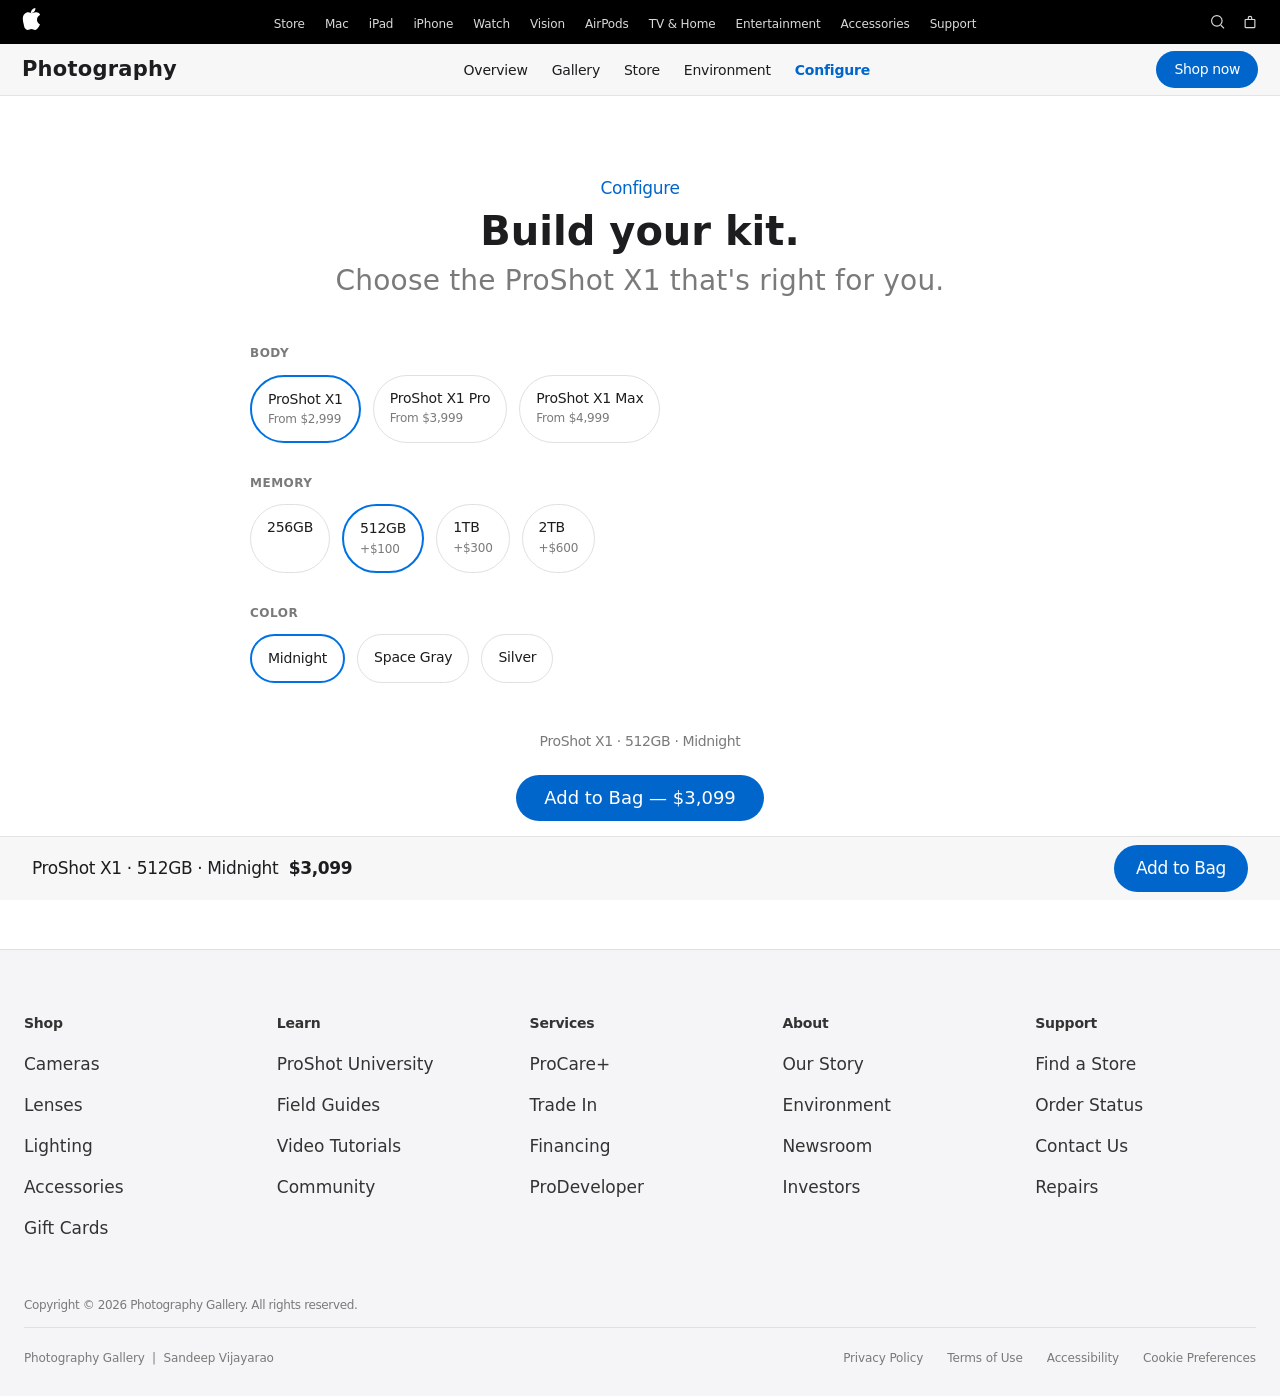
==== configure.html @ f08ae1e4 "Split single-page site into 5 structured pages with shared CSS - Extract all CSS to styles.css (772 " ====
<!DOCTYPE html>
<html lang="en">
<head>
  <meta charset="UTF-8" />
  <meta name="viewport" content="width=device-width, initial-scale=1.0" />
  <title>Configure — Photography</title>
  <link rel="stylesheet" href="styles.css" />
</head>
<body>

  <nav class="global-nav" role="navigation" aria-label="Global">
    <div class="global-nav__inner">
      <a class="global-nav__logo" href="index.html" aria-label="Home">
        <svg viewBox="0 0 814 1000" role="img" aria-hidden="true">
          <path d="M788.1 340.9c-5.8 4.5-108.2 62.2-108.2 190.5 0 148.4 130.3 200.9 134.2 202.2-.6 3.2-20.7 71.9-68.7 141.9-42.8 61.6-87.5 123.1-155.5 123.1s-85.5-39.5-164-39.5c-76 0-103.7 40.8-165.9 40.8s-105-42.4-150.3-109.7C74.4 728.1 35.3 604.1 35.3 487c0-191.2 125.3-291.8 248.5-291.8 66.4 0 121.7 43.6 163.5 43.6 40 0 101.9-46 176.8-46 28.6 0 130.9 2.6 198.3 99.2zm-234-181.5c31.1-36.9 53.1-88.1 53.1-139.3 0-7.1-.6-14.3-1.9-20.1-50.6 1.9-110.8 33.7-147.1 75.8-28.5 32.4-55.1 83.6-55.1 135.5 0 7.8 1.3 15.6 1.9 18.1 3.2.6 8.4 1.3 13.6 1.3 45.4 0 102.5-30.4 135.5-71.3z"/>
        </svg>
      </a>
      <ul class="global-nav__links" role="list">
        <li><a href="store.html">Store</a></li>
        <li><a href="#">Mac</a></li>
        <li><a href="#">iPad</a></li>
        <li><a href="#">iPhone</a></li>
        <li><a href="#">Watch</a></li>
        <li><a href="#">Vision</a></li>
        <li><a href="#">AirPods</a></li>
        <li><a href="#">TV &amp; Home</a></li>
        <li><a href="#">Entertainment</a></li>
        <li><a href="#">Accessories</a></li>
        <li><a href="#">Support</a></li>
      </ul>
      <div class="global-nav__actions">
        <a class="global-nav__icon-btn" href="#" aria-label="Search">
          <svg viewBox="0 0 18 18" aria-hidden="true"><path d="M7.5 15a7.5 7.5 0 1 1 0-15 7.5 7.5 0 0 1 0 15zm0-1.5a6 6 0 1 0 0-12 6 6 0 0 0 0 12zm4.72.22 1.06-1.06 4 4-1.06 1.06-4-4z"/></svg>
        </a>
        <a class="global-nav__icon-btn" href="#" aria-label="Shopping Bag">
          <svg viewBox="0 0 18 18" aria-hidden="true"><path d="M6 5V4a3 3 0 1 1 6 0v1h2.5A1.5 1.5 0 0 1 16 6.5v9A1.5 1.5 0 0 1 14.5 17h-11A1.5 1.5 0 0 1 2 15.5v-9A1.5 1.5 0 0 1 3.5 5H6zm1.5 0h3V4a1.5 1.5 0 0 0-3 0v1zM3.5 6.5v9h11v-9h-11z"/></svg>
        </a>
      </div>
    </div>
  </nav>

  <div class="sub-nav" role="navigation" aria-label="Photography">
    <div class="sub-nav__inner">
      <span class="sub-nav__category">Photography</span>
      <ul class="sub-nav__links" role="list">
        <li><a href="index.html">Overview</a></li>
        <li><a href="gallery.html">Gallery</a></li>
        <li><a href="store.html">Store</a></li>
        <li><a href="environment.html">Environment</a></li>
        <li><a href="configure.html" class="active">Configure</a></li>
      </ul>
      <a class="btn-primary" href="store.html" style="font-size:14px;padding:8px 18px;">Shop now</a>
    </div>
  </div>

  <main class="page-body">

    <section class="config-section" id="configurator">
      <div class="config-section__inner">
        <div class="config-section__head">
          <p style="color:var(--primary);font-size:17px;margin-bottom:var(--sp-xs)">Configure</p>
          <h1 class="t-display-lg" style="margin-bottom:var(--sp-sm)">Build your kit.</h1>
          <p class="t-lead" style="color:var(--ink-muted-48)">Choose the ProShot X1 that's right for you.</p>
        </div>

        <p class="config-label">Body</p>
        <div class="chip-grid" data-group="body">
          <div class="chip chip--selected" role="button" tabindex="0" aria-pressed="true">
            <span class="chip__label">ProShot X1</span>
            <span class="chip__price">From $2,999</span>
          </div>
          <div class="chip" role="button" tabindex="0" aria-pressed="false">
            <span class="chip__label">ProShot X1 Pro</span>
            <span class="chip__price">From $3,999</span>
          </div>
          <div class="chip" role="button" tabindex="0" aria-pressed="false">
            <span class="chip__label">ProShot X1 Max</span>
            <span class="chip__price">From $4,999</span>
          </div>
        </div>

        <p class="config-label">Memory</p>
        <div class="chip-grid" data-group="memory">
          <div class="chip" role="button" tabindex="0" aria-pressed="false">
            <span class="chip__label">256GB</span>
          </div>
          <div class="chip chip--selected" role="button" tabindex="0" aria-pressed="true">
            <span class="chip__label">512GB</span>
            <span class="chip__price">+$100</span>
          </div>
          <div class="chip" role="button" tabindex="0" aria-pressed="false">
            <span class="chip__label">1TB</span>
            <span class="chip__price">+$300</span>
          </div>
          <div class="chip" role="button" tabindex="0" aria-pressed="false">
            <span class="chip__label">2TB</span>
            <span class="chip__price">+$600</span>
          </div>
        </div>

        <p class="config-label">Color</p>
        <div class="chip-grid" data-group="color">
          <div class="chip chip--selected" role="button" tabindex="0" aria-pressed="true">
            <span class="chip__label">Midnight</span>
          </div>
          <div class="chip" role="button" tabindex="0" aria-pressed="false">
            <span class="chip__label">Space Gray</span>
          </div>
          <div class="chip" role="button" tabindex="0" aria-pressed="false">
            <span class="chip__label">Silver</span>
          </div>
        </div>

        <div style="text-align:center;margin-top:var(--sp-xxl);padding-bottom:var(--sp-xxl)">
          <p style="color:var(--ink-muted-48);font-size:14px;margin-bottom:var(--sp-lg)" id="summaryLine">
            ProShot X1 · 512GB · Midnight
          </p>
          <a class="btn-store-hero" href="#" id="addToBagBtn">Add to Bag — $3,099</a>
        </div>
      </div>
    </section>

  </main>

  <!-- Floating sticky bar -->
  <div class="sticky-bar" id="stickyBar" aria-live="polite">
    <div class="sticky-bar__label">
      <span id="stickyLabel">ProShot X1 · 512GB · Midnight</span>
      <span class="sticky-bar__price" id="stickyPrice">&nbsp;$3,099</span>
    </div>
    <a class="btn-primary" href="#">Add to Bag</a>
  </div>

  <footer>
    <div class="footer__inner">
      <div class="footer__cols">
        <div class="footer__col">
          <h3>Shop</h3>
          <ul>
            <li><a href="store.html">Cameras</a></li>
            <li><a href="store.html">Lenses</a></li>
            <li><a href="store.html">Lighting</a></li>
            <li><a href="store.html">Accessories</a></li>
            <li><a href="#">Gift Cards</a></li>
          </ul>
        </div>
        <div class="footer__col">
          <h3>Learn</h3>
          <ul>
            <li><a href="#">ProShot University</a></li>
            <li><a href="#">Field Guides</a></li>
            <li><a href="#">Video Tutorials</a></li>
            <li><a href="#">Community</a></li>
          </ul>
        </div>
        <div class="footer__col">
          <h3>Services</h3>
          <ul>
            <li><a href="#">ProCare+</a></li>
            <li><a href="#">Trade In</a></li>
            <li><a href="#">Financing</a></li>
            <li><a href="#">ProDeveloper</a></li>
          </ul>
        </div>
        <div class="footer__col">
          <h3>About</h3>
          <ul>
            <li><a href="#">Our Story</a></li>
            <li><a href="environment.html">Environment</a></li>
            <li><a href="#">Newsroom</a></li>
            <li><a href="#">Investors</a></li>
          </ul>
        </div>
        <div class="footer__col">
          <h3>Support</h3>
          <ul>
            <li><a href="#">Find a Store</a></li>
            <li><a href="#">Order Status</a></li>
            <li><a href="#">Contact Us</a></li>
            <li><a href="#">Repairs</a></li>
          </ul>
        </div>
      </div>
      <p style="margin-bottom:var(--sp-sm);font-size:12px;color:var(--ink-muted-48)">
        Copyright &copy; 2026 Photography Gallery. All rights reserved.
      </p>
      <div class="footer__legal">
        <span>Photography Gallery &nbsp;|&nbsp; Sandeep Vijayarao</span>
        <ul class="footer__legal-links">
          <li><a href="#">Privacy Policy</a></li>
          <li><a href="#">Terms of Use</a></li>
          <li><a href="#">Accessibility</a></li>
          <li><a href="#">Cookie Preferences</a></li>
        </ul>
      </div>
    </div>
  </footer>

  <script>
    const prices = {
      body:   { 'ProShot X1': 2999, 'ProShot X1 Pro': 3999, 'ProShot X1 Max': 4999 },
      memory: { '256GB': 0, '512GB': 100, '1TB': 300, '2TB': 600 },
      color:  { 'Midnight': 0, 'Space Gray': 0, 'Silver': 0 }
    };
    const selected = { body: 'ProShot X1', memory: '512GB', color: 'Midnight' };

    function updateSummary() {
      const total = prices.body[selected.body] + prices.memory[selected.memory];
      const label = `${selected.body} · ${selected.memory} · ${selected.color}`;
      document.getElementById('summaryLine').textContent = label;
      document.getElementById('addToBagBtn').textContent = `Add to Bag — $${total.toLocaleString()}`;
      document.getElementById('stickyLabel').textContent = label;
      document.getElementById('stickyPrice').textContent = ` $${total.toLocaleString()}`;
    }

    document.querySelectorAll('.chip-grid').forEach(grid => {
      const group = grid.dataset.group;
      grid.querySelectorAll('.chip').forEach(chip => {
        chip.addEventListener('click', () => {
          grid.querySelectorAll('.chip').forEach(c => {
            c.classList.remove('chip--selected');
            c.setAttribute('aria-pressed', 'false');
          });
          chip.classList.add('chip--selected');
          chip.setAttribute('aria-pressed', 'true');
          selected[group] = chip.querySelector('.chip__label').textContent;
          updateSummary();
        });
        chip.addEventListener('keydown', e => {
          if (e.key === 'Enter' || e.key === ' ') { e.preventDefault(); chip.click(); }
        });
      });
    });

    const stickyBar = document.getElementById('stickyBar');
    const configurator = document.getElementById('configurator');
    const obs = new IntersectionObserver(
      ([entry]) => stickyBar.classList.toggle('sticky-bar--visible', entry.isIntersecting),
      { threshold: 0.05 }
    );
    obs.observe(configurator);

    document.querySelectorAll('.btn-store-hero, .btn-primary').forEach(btn => {
      btn.addEventListener('touchstart', () => btn.style.transform = 'scale(.95)', { passive: true });
      btn.addEventListener('touchend',   () => btn.style.transform = '', { passive: true });
    });
  </script>

</body>
</html>
---- styles.css ----
/* Photography Gallery — shared stylesheet */
/* ─── Design Tokens ────────────────────────────────────────────── */
:root {
  /* Brand & Accent */
  --primary:              #0066cc;
  --primary-focus:        #0071e3;
  --primary-on-dark:      #2997ff;

  /* Ink */
  --ink:                  #1d1d1f;
  --body:                 #1d1d1f;
  --body-on-dark:         #ffffff;
  --body-muted:           #cccccc;
  --ink-muted-80:         #333333;
  --ink-muted-48:         #7a7a7a;

  /* Hairlines */
  --divider-soft:         #f0f0f0;
  --hairline:             #e0e0e0;

  /* Surfaces */
  --canvas:               #ffffff;
  --canvas-parchment:     #f5f5f7;
  --surface-pearl:        #fafafc;
  --surface-tile-1:       #272729;
  --surface-tile-2:       #2a2a2c;
  --surface-tile-3:       #252527;
  --surface-black:        #000000;
  --surface-chip:         #d2d2d7;

  /* On */
  --on-primary:           #ffffff;
  --on-dark:              #ffffff;

  /* Radius */
  --r-none:  0px;
  --r-xs:    5px;
  --r-sm:    8px;
  --r-md:    11px;
  --r-lg:    18px;
  --r-pill:  9999px;
  --r-full:  9999px;

  /* Spacing */
  --sp-xxs: 4px;
  --sp-xs:  8px;
  --sp-sm:  12px;
  --sp-md:  17px;
  --sp-lg:  24px;
  --sp-xl:  32px;
  --sp-xxl: 48px;
  --sp-sec: 80px;

  /* Product shadow — only for product imagery */
  --product-shadow: rgba(0,0,0,.22) 3px 5px 30px 0;
}

/* ─── Reset ────────────────────────────────────────────────────── */
*, *::before, *::after { box-sizing: border-box; margin: 0; padding: 0; }
html { scroll-behavior: smooth; }
body {
  font-family: "SF Pro Text", system-ui, -apple-system, BlinkMacSystemFont, sans-serif;
  font-size: 17px;
  font-weight: 400;
  line-height: 1.47;
  letter-spacing: -0.374px;
  color: var(--body);
  background: var(--canvas);
  -webkit-font-smoothing: antialiased;
}
img { display: block; max-width: 100%; }
a { color: inherit; text-decoration: none; }
button { cursor: pointer; border: none; background: none; font: inherit; }

/* ─── Typography helpers ───────────────────────────────────────── */
.t-hero {
  font-family: "SF Pro Display", system-ui, -apple-system, sans-serif;
  font-size: 56px; font-weight: 600;
  line-height: 1.07; letter-spacing: -0.28px;
}
.t-display-lg {
  font-family: "SF Pro Display", system-ui, -apple-system, sans-serif;
  font-size: 40px; font-weight: 600;
  line-height: 1.10; letter-spacing: 0;
}
.t-display-md {
  font-family: "SF Pro Text", system-ui, -apple-system, sans-serif;
  font-size: 34px; font-weight: 600;
  line-height: 1.47; letter-spacing: -0.374px;
}
.t-lead {
  font-family: "SF Pro Display", system-ui, -apple-system, sans-serif;
  font-size: 28px; font-weight: 400;
  line-height: 1.14; letter-spacing: 0.196px;
}
.t-lead-airy {
  font-family: "SF Pro Text", system-ui, -apple-system, sans-serif;
  font-size: 24px; font-weight: 300;
  line-height: 1.5; letter-spacing: 0;
}
.t-tagline {
  font-family: "SF Pro Display", system-ui, -apple-system, sans-serif;
  font-size: 21px; font-weight: 600;
  line-height: 1.19; letter-spacing: 0.231px;
}
.t-body-strong {
  font-size: 17px; font-weight: 600;
  line-height: 1.24; letter-spacing: -0.374px;
}
.t-caption {
  font-size: 14px; font-weight: 400;
  line-height: 1.43; letter-spacing: -0.224px;
}
.t-caption-strong {
  font-size: 14px; font-weight: 600;
  line-height: 1.29; letter-spacing: -0.224px;
}
.t-fine-print {
  font-size: 12px; font-weight: 400;
  line-height: 1.0; letter-spacing: -0.12px;
}
.t-nav-link {
  font-size: 12px; font-weight: 400;
  line-height: 1.0; letter-spacing: -0.12px;
}

/* ─── Global Nav ───────────────────────────────────────────────── */
.global-nav {
  position: fixed;
  top: 0; left: 0; right: 0;
  z-index: 100;
  background: var(--surface-black);
  height: 44px;
  display: flex;
  align-items: center;
  padding: 0 22px;
}
.global-nav__inner {
  width: 100%;
  max-width: 1440px;
  margin: 0 auto;
  display: flex;
  align-items: center;
  justify-content: space-between;
}
.global-nav__logo svg {
  width: 18px; height: 22px;
  fill: var(--on-dark);
}
.global-nav__links {
  display: flex;
  align-items: center;
  gap: 20px;
  list-style: none;
}
.global-nav__links a {
  color: rgba(255,255,255,.85);
  font-size: 12px;
  line-height: 1;
  letter-spacing: -0.12px;
  transition: color .2s;
}
.global-nav__links a:hover { color: var(--on-dark); }
.global-nav__actions {
  display: flex;
  align-items: center;
  gap: 16px;
}
.global-nav__icon-btn {
  width: 16px; height: 16px;
  color: rgba(255,255,255,.85);
  display: flex; align-items: center; justify-content: center;
  transition: color .2s;
}
.global-nav__icon-btn:hover { color: var(--on-dark); }
.global-nav__icon-btn svg { width: 14px; height: 14px; fill: currentColor; }

/* ─── Sub Nav ──────────────────────────────────────────────────── */
.sub-nav {
  position: fixed;
  top: 44px; left: 0; right: 0;
  z-index: 99;
  background: rgba(245,245,247,.8);
  backdrop-filter: saturate(180%) blur(20px);
  -webkit-backdrop-filter: saturate(180%) blur(20px);
  border-bottom: 1px solid rgba(0,0,0,.08);
  height: 52px;
  display: flex;
  align-items: center;
  padding: 0 22px;
}
.sub-nav__inner {
  width: 100%;
  max-width: 1440px;
  margin: 0 auto;
  display: flex;
  align-items: center;
  justify-content: space-between;
}
.sub-nav__category {
  font-family: "SF Pro Display", system-ui, -apple-system, sans-serif;
  font-size: 21px; font-weight: 600;
  line-height: 1.19; letter-spacing: 0.231px;
  color: var(--ink);
}
.sub-nav__links {
  display: flex;
  align-items: center;
  gap: 24px;
  list-style: none;
}
.sub-nav__links a {
  font-size: 14px; font-weight: 400;
  letter-spacing: -0.224px;
  color: var(--ink);
  transition: color .2s;
}
.sub-nav__links a:hover { color: var(--primary); }
.sub-nav__links a.active { color: var(--primary); font-weight: 600; }

/* ─── Buttons ──────────────────────────────────────────────────── */
.btn-primary {
  display: inline-flex;
  align-items: center;
  justify-content: center;
  background: var(--primary);
  color: var(--on-primary);
  font-family: "SF Pro Text", system-ui, -apple-system, sans-serif;
  font-size: 17px; font-weight: 400;
  line-height: 1.47; letter-spacing: -0.374px;
  border-radius: var(--r-pill);
  padding: 11px 22px;
  transition: transform .12s, background .15s;
  outline-offset: 3px;
}
.btn-primary:hover { background: var(--primary-focus); }
.btn-primary:active { transform: scale(.95); }
.btn-primary:focus-visible { outline: 2px solid var(--primary-focus); }

.btn-secondary {
  display: inline-flex;
  align-items: center;
  justify-content: center;
  background: transparent;
  color: var(--primary);
  font-family: "SF Pro Text", system-ui, -apple-system, sans-serif;
  font-size: 17px; font-weight: 400;
  line-height: 1.47; letter-spacing: -0.374px;
  border-radius: var(--r-pill);
  padding: 11px 22px;
  border: 1px solid var(--primary);
  transition: transform .12s;
  outline-offset: 3px;
}
.btn-secondary:hover { background: rgba(0,102,204,.06); }
.btn-secondary:active { transform: scale(.95); }
.btn-secondary:focus-visible { outline: 2px solid var(--primary-focus); }

.btn-secondary-dark {
  display: inline-flex;
  align-items: center;
  justify-content: center;
  background: transparent;
  color: var(--primary-on-dark);
  font-family: "SF Pro Text", system-ui, -apple-system, sans-serif;
  font-size: 17px; font-weight: 400;
  line-height: 1.47; letter-spacing: -0.374px;
  border-radius: var(--r-pill);
  padding: 11px 22px;
  border: 1px solid var(--primary-on-dark);
  transition: transform .12s;
  outline-offset: 3px;
}
.btn-secondary-dark:hover { background: rgba(41,151,255,.1); }
.btn-secondary-dark:active { transform: scale(.95); }

.btn-store-hero {
  display: inline-flex;
  align-items: center;
  justify-content: center;
  background: var(--primary);
  color: var(--on-primary);
  font-family: "SF Pro Text", system-ui, -apple-system, sans-serif;
  font-size: 18px; font-weight: 300;
  line-height: 1.0; letter-spacing: 0;
  border-radius: var(--r-pill);
  padding: 14px 28px;
  transition: transform .12s, background .15s;
}
.btn-store-hero:hover { background: var(--primary-focus); }
.btn-store-hero:active { transform: scale(.95); }

.text-link {
  color: var(--primary);
  font-size: 17px;
  text-decoration: none;
  transition: opacity .15s;
}
.text-link:hover { opacity: .8; }
.text-link--dark {
  color: var(--primary-on-dark);
}

.btn-ctas {
  display: flex;
  flex-wrap: wrap;
  align-items: center;
  justify-content: center;
  gap: var(--sp-sm);
  margin-top: var(--sp-lg);
}

/* ─── Main offset (nav height) ─────────────────────────────────── */
.page-body {
  padding-top: 96px; /* 44 + 52 */
}

/* ─── Product Tile base ─────────────────────────────────────────── */
.tile {
  width: 100%;
  padding: var(--sp-sec) var(--sp-lg);
  text-align: center;
  overflow: hidden;
}
.tile__inner {
  max-width: 980px;
  margin: 0 auto;
}
.tile--light  { background: var(--canvas); color: var(--ink); }
.tile--parchment { background: var(--canvas-parchment); color: var(--ink); }
.tile--dark   { background: var(--surface-tile-1); color: var(--on-dark); }
.tile--dark-2 { background: var(--surface-tile-2); color: var(--on-dark); }
.tile--dark-3 { background: var(--surface-tile-3); color: var(--on-dark); }
.tile--black  { background: var(--surface-black); color: var(--on-dark); }

.tile__eyebrow {
  font-family: "SF Pro Display", system-ui, -apple-system, sans-serif;
  font-size: 21px; font-weight: 600;
  letter-spacing: 0.231px; line-height: 1.19;
  margin-bottom: var(--sp-xs);
}
.tile__headline {
  margin-bottom: var(--sp-sm);
}
.tile__tagline {
  margin-bottom: var(--sp-lg);
}

/* Product image with the signature shadow */
.tile__product-img {
  margin: var(--sp-xxl) auto 0;
  max-width: 600px;
  filter: drop-shadow(var(--product-shadow));
}
.tile__product-img--wide {
  max-width: 900px;
}
.tile__product-img--sm {
  max-width: 340px;
}

/* SVG product stand-ins */
.product-svg {
  display: block;
  margin: 0 auto;
}

/* ─── Hero Tile ─────────────────────────────────────────────────── */
.tile--hero {
  padding-top: 100px;
  padding-bottom: 0;
  background: var(--canvas-parchment);
}
.tile--hero .tile__inner {
  max-width: 1440px;
}
.tile--hero .tile__headline {
  font-family: "SF Pro Display", system-ui, -apple-system, sans-serif;
  font-size: 56px; font-weight: 600;
  line-height: 1.07; letter-spacing: -0.28px;
}
.tile--hero .tile__product-img {
  max-width: 100%;
  margin-top: var(--sp-sec);
}

/* ─── Environment / Quote Card ──────────────────────────────────── */
.env-card {
  position: relative;
  width: 100%;
  min-height: 600px;
  display: flex;
  flex-direction: column;
  align-items: center;
  justify-content: center;
  padding: var(--sp-sec) var(--sp-lg);
  text-align: center;
  background: var(--surface-tile-1);
  color: var(--on-dark);
  overflow: hidden;
}
.env-card__bg {
  position: absolute;
  inset: 0;
  object-fit: cover;
  width: 100%;
  height: 100%;
  opacity: .55;
}
.env-card__content {
  position: relative;
  z-index: 1;
  max-width: 760px;
}
.env-card__badge {
  display: inline-flex;
  align-items: center;
  gap: 6px;
  margin-bottom: var(--sp-lg);
  padding: 6px 14px;
  border-radius: var(--r-pill);
  border: 1px solid rgba(255,255,255,.3);
  font-size: 12px; letter-spacing: 0.5px;
  text-transform: uppercase;
  color: var(--on-dark);
}
.env-card__badge svg { width: 14px; height: 14px; fill: currentColor; }

/* ─── Store Utility Grid ────────────────────────────────────────── */
.store-section {
  background: var(--canvas-parchment);
  padding: var(--sp-sec) var(--sp-lg);
}
.store-section__inner {
  max-width: 1440px;
  margin: 0 auto;
}
.store-section__head {
  text-align: center;
  margin-bottom: var(--sp-xxl);
}
.store-section__head h2 {
  font-family: "SF Pro Display", system-ui, -apple-system, sans-serif;
  font-size: 40px; font-weight: 600;
  line-height: 1.10; letter-spacing: 0;
  color: var(--ink);
  margin-bottom: var(--sp-sm);
}
.store-section__head p {
  color: var(--ink-muted-48);
}

.utility-grid {
  display: grid;
  grid-template-columns: repeat(4, 1fr);
  gap: var(--sp-lg);
}

.utility-card {
  background: var(--canvas);
  border: 1px solid var(--hairline);
  border-radius: var(--r-lg);
  padding: var(--sp-lg);
  display: flex;
  flex-direction: column;
  transition: transform .2s, box-shadow .2s;
}
.utility-card:hover {
  transform: translateY(-2px);
  box-shadow: 0 8px 28px rgba(0,0,0,.08);
}
.utility-card__img-wrap {
  border-radius: var(--r-sm);
  overflow: hidden;
  background: var(--canvas-parchment);
  aspect-ratio: 1;
  display: flex;
  align-items: center;
  justify-content: center;
  margin-bottom: var(--sp-lg);
}
.utility-card__img-wrap svg {
  width: 60%;
  height: 60%;
}
.utility-card__name {
  font-weight: 600;
  font-size: 17px;
  line-height: 1.24;
  letter-spacing: -0.374px;
  color: var(--ink);
  margin-bottom: var(--sp-xxs);
}
.utility-card__desc {
  font-size: 14px;
  color: var(--ink-muted-48);
  line-height: 1.43;
  letter-spacing: -0.224px;
  flex: 1;
  margin-bottom: var(--sp-sm);
}
.utility-card__price {
  font-size: 17px;
  color: var(--ink);
  margin-bottom: var(--sp-sm);
}

/* ─── Configurator Chips ─────────────────────────────────────────── */
.config-section {
  background: var(--canvas);
  padding: var(--sp-sec) var(--sp-lg);
}
.config-section__inner {
  max-width: 780px;
  margin: 0 auto;
}
.config-section__head {
  text-align: center;
  margin-bottom: var(--sp-xxl);
}
.config-label {
  font-size: 12px; font-weight: 600;
  letter-spacing: 0.5px;
  text-transform: uppercase;
  color: var(--ink-muted-48);
  margin-bottom: var(--sp-sm);
}
.chip-grid {
  display: flex;
  flex-wrap: wrap;
  gap: var(--sp-sm);
  margin-bottom: var(--sp-xl);
}
.chip {
  background: var(--canvas);
  border: 1px solid var(--hairline);
  border-radius: var(--r-pill);
  padding: 12px 16px;
  font-size: 14px;
  letter-spacing: -0.224px;
  color: var(--ink);
  cursor: pointer;
  transition: border-color .15s, transform .1s;
}
.chip:hover { border-color: var(--ink-muted-48); }
.chip:active { transform: scale(.97); }
.chip--selected {
  border: 2px solid var(--primary-focus);
  color: var(--ink);
}
.chip__label { display: block; }
.chip__price { display: block; font-size: 12px; color: var(--ink-muted-48); margin-top: 2px; }

/* ─── Search Input ────────────────────────────────────────────────── */
.search-wrap {
  position: relative;
  max-width: 400px;
  margin: 0 auto var(--sp-xxl);
}
.search-icon {
  position: absolute;
  left: 16px;
  top: 50%;
  transform: translateY(-50%);
  width: 14px; height: 14px;
  fill: var(--ink-muted-48);
  pointer-events: none;
}
.search-input {
  width: 100%;
  background: var(--canvas);
  color: var(--ink);
  font-family: "SF Pro Text", system-ui, -apple-system, sans-serif;
  font-size: 17px; font-weight: 400;
  line-height: 1.47; letter-spacing: -0.374px;
  border: 1px solid rgba(0,0,0,.08);
  border-radius: var(--r-pill);
  padding: 12px 20px 12px 40px;
  height: 44px;
  outline: none;
  transition: border-color .2s, box-shadow .2s;
}
.search-input:focus {
  border-color: var(--primary);
  box-shadow: 0 0 0 3px rgba(0,102,204,.15);
}

/* ─── Floating Sticky Bar ─────────────────────────────────────────── */
.sticky-bar {
  position: fixed;
  bottom: 0; left: 0; right: 0;
  z-index: 98;
  background: rgba(245,245,247,.8);
  backdrop-filter: saturate(180%) blur(20px);
  -webkit-backdrop-filter: saturate(180%) blur(20px);
  border-top: 1px solid rgba(0,0,0,.08);
  height: 64px;
  padding: 0 var(--sp-xl);
  display: flex;
  align-items: center;
  justify-content: space-between;
  transform: translateY(100%);
  transition: transform .3s ease;
}
.sticky-bar--visible { transform: translateY(0); }
.sticky-bar__label { color: var(--ink); }
.sticky-bar__price {
  font-weight: 600;
}

/* ─── Icon Circular Button ────────────────────────────────────────── */
.icon-circular {
  width: 44px; height: 44px;
  border-radius: var(--r-full);
  background: rgba(210,210,215,.64);
  display: flex; align-items: center; justify-content: center;
  cursor: pointer;
  transition: transform .12s, background .15s;
}
.icon-circular:hover { background: rgba(210,210,215,.8); }
.icon-circular:active { transform: scale(.95); }
.icon-circular svg { width: 16px; height: 16px; fill: var(--ink); }

/* ─── Footer ─────────────────────────────────────────────────────── */
footer {
  background: var(--canvas-parchment);
  border-top: 1px solid var(--hairline);
  padding: 64px var(--sp-lg) 32px;
  color: var(--ink-muted-80);
}
.footer__inner {
  max-width: 1440px;
  margin: 0 auto;
}
.footer__cols {
  display: grid;
  grid-template-columns: repeat(5, 1fr);
  gap: var(--sp-xl);
  margin-bottom: var(--sp-xxl);
}
.footer__col h3 {
  font-size: 14px; font-weight: 600;
  line-height: 1.29; letter-spacing: -0.224px;
  color: var(--ink-muted-80);
  margin-bottom: var(--sp-sm);
}
.footer__col ul {
  list-style: none;
}
.footer__col ul li a {
  font-size: 17px; font-weight: 400;
  line-height: 2.41; letter-spacing: 0;
  color: var(--ink-muted-80);
  display: block;
  transition: color .15s;
}
.footer__col ul li a:hover { color: var(--primary); }
.footer__legal {
  border-top: 1px solid var(--hairline);
  padding-top: var(--sp-lg);
  font-size: 12px; line-height: 1.0; letter-spacing: -0.12px;
  color: var(--ink-muted-48);
  display: flex;
  justify-content: space-between;
  flex-wrap: wrap;
  gap: var(--sp-sm);
}
.footer__legal-links {
  display: flex; gap: var(--sp-lg);
  list-style: none;
}
.footer__legal-links a {
  color: var(--ink-muted-48);
  transition: color .15s;
}
.footer__legal-links a:hover { color: var(--primary); }

/* ─── Camera SVG helpers ─────────────────────────────────────────── */
.lens-ring { fill: none; stroke: currentColor; }

/* ─── Two-up section ──────────────────────────────────────────────── */
.two-up {
  display: grid;
  grid-template-columns: 1fr 1fr;
  gap: 0;
}
.two-up .tile {
  padding: var(--sp-sec) var(--sp-xxl);
}
.two-up .tile .tile__inner {
  max-width: 100%;
}

/* ─── Divider ────────────────────────────────────────────────────── */
.divider {
  height: 1px;
  background: var(--hairline);
  max-width: 1440px;
  margin: 0 auto;
}

/* ─── CTA card grid (index.html closing section) ─────────────────── */
.cta-grid {
  display: grid;
  grid-template-columns: repeat(3, 1fr);
  gap: var(--sp-lg);
  margin-top: var(--sp-xxl);
}
.cta-card {
  background: var(--canvas);
  border: 1px solid var(--hairline);
  border-radius: var(--r-lg);
  padding: var(--sp-lg);
  display: flex;
  flex-direction: column;
  align-items: flex-start;
  transition: transform .2s, box-shadow .2s;
}
.cta-card:hover {
  transform: translateY(-2px);
  box-shadow: 0 8px 28px rgba(0,0,0,.08);
}
.cta-card__icon {
  font-size: 32px;
  margin-bottom: var(--sp-sm);
}
.cta-card__title {
  font-size: 17px; font-weight: 600;
  color: var(--ink);
  margin-bottom: var(--sp-xxs);
}
.cta-card__desc {
  font-size: 14px;
  color: var(--ink-muted-48);
  line-height: 1.43;
  flex: 1;
  margin-bottom: var(--sp-sm);
}
.cta-card__link {
  color: var(--primary);
  font-size: 14px;
  font-weight: 400;
}
.cta-card__link:hover { opacity: .8; }

/* ─── Responsive ─────────────────────────────────────────────────── */
@media (max-width: 1068px) {
  .tile--hero .tile__headline { font-size: 40px; letter-spacing: 0; }
  .utility-grid { grid-template-columns: repeat(3, 1fr); }
  .footer__cols { grid-template-columns: repeat(3, 1fr); }
  .cta-grid { grid-template-columns: repeat(3, 1fr); }
}
@media (max-width: 833px) {
  .global-nav__links { display: none; }
  .sub-nav__links { display: none; }
  .two-up { grid-template-columns: 1fr; }
  .utility-grid { grid-template-columns: repeat(2, 1fr); }
  .footer__cols { grid-template-columns: repeat(2, 1fr); }
  .cta-grid { grid-template-columns: 1fr; }
}
@media (max-width: 640px) {
  .tile--hero .tile__headline { font-size: 34px; }
  .tile { padding: var(--sp-xxl) var(--sp-lg); }
  .utility-grid { grid-template-columns: 1fr; }
  .footer__cols { grid-template-columns: 1fr; }
  .sticky-bar { display: none; }
  .t-hero { font-size: 34px; }
  .t-display-lg { font-size: 28px; }
  .cta-grid { grid-template-columns: 1fr; }
}
@media (max-width: 419px) {
  .tile--hero .tile__headline { font-size: 28px; }
}
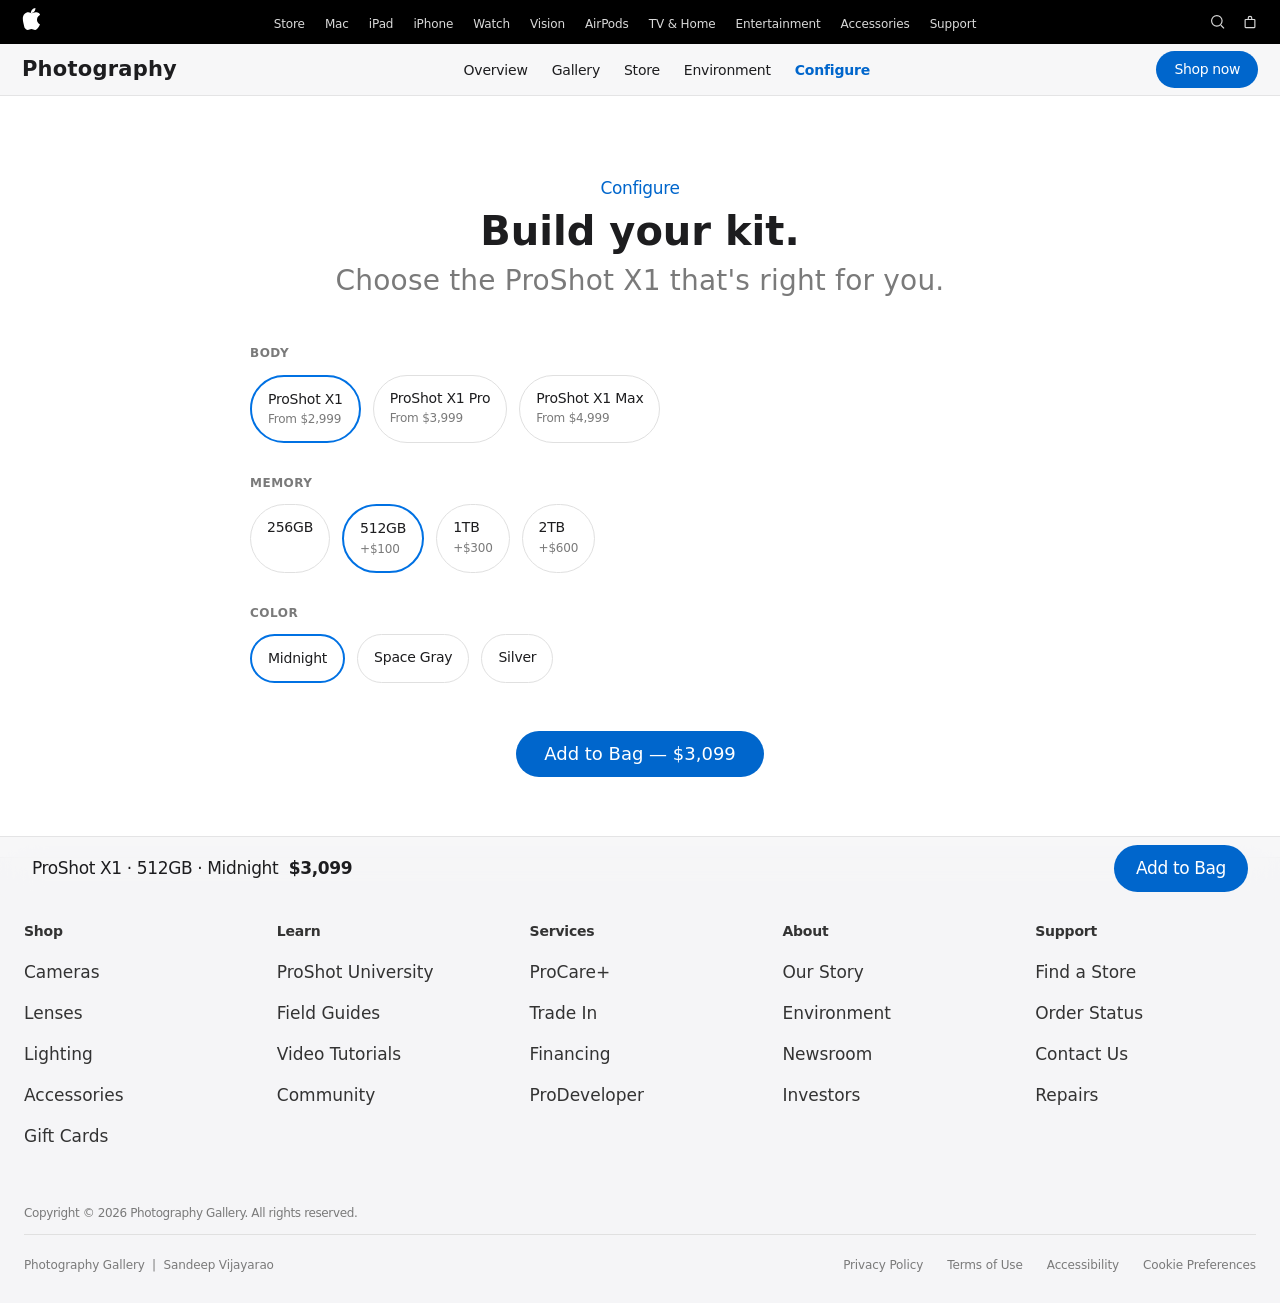
==== commit e4207795: "Apply linter formatting to HTML pages https://claude.ai/code/session_01C6W9asKwD4Zkcxw4tHUJ4B  Co-Au" ====
--- a/configure.html
+++ b/configure.html
@@ -8,6 +8,7 @@
 </head>
 <body>
 
+  <!-- ── Global Nav ──────────────────────────────────────────────── -->
   <nav class="global-nav" role="navigation" aria-label="Global">
     <div class="global-nav__inner">
       <a class="global-nav__logo" href="index.html" aria-label="Home">
@@ -16,7 +17,7 @@
         </svg>
       </a>
       <ul class="global-nav__links" role="list">
-        <li><a href="store.html">Store</a></li>
+        <li><a href="#">Store</a></li>
         <li><a href="#">Mac</a></li>
         <li><a href="#">iPad</a></li>
         <li><a href="#">iPhone</a></li>
@@ -30,15 +31,20 @@
       </ul>
       <div class="global-nav__actions">
         <a class="global-nav__icon-btn" href="#" aria-label="Search">
-          <svg viewBox="0 0 18 18" aria-hidden="true"><path d="M7.5 15a7.5 7.5 0 1 1 0-15 7.5 7.5 0 0 1 0 15zm0-1.5a6 6 0 1 0 0-12 6 6 0 0 0 0 12zm4.72.22 1.06-1.06 4 4-1.06 1.06-4-4z"/></svg>
+          <svg viewBox="0 0 18 18" aria-hidden="true">
+            <path d="M7.5 15a7.5 7.5 0 1 1 0-15 7.5 7.5 0 0 1 0 15zm0-1.5a6 6 0 1 0 0-12 6 6 0 0 0 0 12zm4.72.22 1.06-1.06 4 4-1.06 1.06-4-4z"/>
+          </svg>
         </a>
         <a class="global-nav__icon-btn" href="#" aria-label="Shopping Bag">
-          <svg viewBox="0 0 18 18" aria-hidden="true"><path d="M6 5V4a3 3 0 1 1 6 0v1h2.5A1.5 1.5 0 0 1 16 6.5v9A1.5 1.5 0 0 1 14.5 17h-11A1.5 1.5 0 0 1 2 15.5v-9A1.5 1.5 0 0 1 3.5 5H6zm1.5 0h3V4a1.5 1.5 0 0 0-3 0v1zM3.5 6.5v9h11v-9h-11z"/></svg>
+          <svg viewBox="0 0 18 18" aria-hidden="true">
+            <path d="M6 5V4a3 3 0 1 1 6 0v1h2.5A1.5 1.5 0 0 1 16 6.5v9A1.5 1.5 0 0 1 14.5 17h-11A1.5 1.5 0 0 1 2 15.5v-9A1.5 1.5 0 0 1 3.5 5H6zm1.5 0h3V4a1.5 1.5 0 0 0-3 0v1zM3.5 6.5v9h11v-9h-11z"/>
+          </svg>
         </a>
       </div>
     </div>
   </nav>
 
+  <!-- ── Sub Nav ───────────────────────────────────────────────────── -->
   <div class="sub-nav" role="navigation" aria-label="Photography">
     <div class="sub-nav__inner">
       <span class="sub-nav__category">Photography</span>
@@ -53,18 +59,20 @@
     </div>
   </div>
 
+  <!-- ── Page Body ─────────────────────────────────────────────────── -->
   <main class="page-body">
 
-    <section class="config-section" id="configurator">
+    <!-- ── Configurator ────────────────────────────────────────────── -->
+    <section id="configure" class="config-section">
       <div class="config-section__inner">
         <div class="config-section__head">
           <p style="color:var(--primary);font-size:17px;margin-bottom:var(--sp-xs)">Configure</p>
-          <h1 class="t-display-lg" style="margin-bottom:var(--sp-sm)">Build your kit.</h1>
+          <h2 class="t-display-lg" style="margin-bottom:var(--sp-sm)">Build your kit.</h2>
           <p class="t-lead" style="color:var(--ink-muted-48)">Choose the ProShot X1 that's right for you.</p>
         </div>
 
         <p class="config-label">Body</p>
-        <div class="chip-grid" data-group="body">
+        <div class="chip-grid">
           <div class="chip chip--selected" role="button" tabindex="0" aria-pressed="true">
             <span class="chip__label">ProShot X1</span>
             <span class="chip__price">From $2,999</span>
@@ -80,7 +88,7 @@
         </div>
 
         <p class="config-label">Memory</p>
-        <div class="chip-grid" data-group="memory">
+        <div class="chip-grid">
           <div class="chip" role="button" tabindex="0" aria-pressed="false">
             <span class="chip__label">256GB</span>
           </div>
@@ -99,7 +107,7 @@
         </div>
 
         <p class="config-label">Color</p>
-        <div class="chip-grid" data-group="color">
+        <div class="chip-grid">
           <div class="chip chip--selected" role="button" tabindex="0" aria-pressed="true">
             <span class="chip__label">Midnight</span>
           </div>
@@ -111,36 +119,25 @@
           </div>
         </div>
 
-        <div style="text-align:center;margin-top:var(--sp-xxl);padding-bottom:var(--sp-xxl)">
-          <p style="color:var(--ink-muted-48);font-size:14px;margin-bottom:var(--sp-lg)" id="summaryLine">
-            ProShot X1 · 512GB · Midnight
-          </p>
-          <a class="btn-store-hero" href="#" id="addToBagBtn">Add to Bag — $3,099</a>
+        <div style="text-align:center;margin-top:var(--sp-xxl)">
+          <a class="btn-store-hero" href="store.html">Add to Bag — $3,099</a>
         </div>
       </div>
     </section>
 
   </main>
 
-  <!-- Floating sticky bar -->
-  <div class="sticky-bar" id="stickyBar" aria-live="polite">
-    <div class="sticky-bar__label">
-      <span id="stickyLabel">ProShot X1 · 512GB · Midnight</span>
-      <span class="sticky-bar__price" id="stickyPrice">&nbsp;$3,099</span>
-    </div>
-    <a class="btn-primary" href="#">Add to Bag</a>
-  </div>
-
+  <!-- ── Footer ──────────────────────────────────────────────────── -->
   <footer>
     <div class="footer__inner">
       <div class="footer__cols">
         <div class="footer__col">
           <h3>Shop</h3>
           <ul>
-            <li><a href="store.html">Cameras</a></li>
-            <li><a href="store.html">Lenses</a></li>
-            <li><a href="store.html">Lighting</a></li>
-            <li><a href="store.html">Accessories</a></li>
+            <li><a href="#">Cameras</a></li>
+            <li><a href="#">Lenses</a></li>
+            <li><a href="#">Lighting</a></li>
+            <li><a href="#">Accessories</a></li>
             <li><a href="#">Gift Cards</a></li>
           </ul>
         </div>
@@ -166,7 +163,7 @@
           <h3>About</h3>
           <ul>
             <li><a href="#">Our Story</a></li>
-            <li><a href="environment.html">Environment</a></li>
+            <li><a href="#">Environment</a></li>
             <li><a href="#">Newsroom</a></li>
             <li><a href="#">Investors</a></li>
           </ul>
@@ -196,55 +193,49 @@
     </div>
   </footer>
 
+  <!-- ── Floating Sticky Bar ────────────────────────────────────── -->
+  <div class="sticky-bar" id="stickyBar" aria-live="polite">
+    <div class="sticky-bar__label">
+      ProShot X1 · 512GB · Midnight
+      <span class="sticky-bar__price">&nbsp;$3,099</span>
+    </div>
+    <a class="btn-primary" href="store.html">Add to Bag</a>
+  </div>
+
   <script>
-    const prices = {
-      body:   { 'ProShot X1': 2999, 'ProShot X1 Pro': 3999, 'ProShot X1 Max': 4999 },
-      memory: { '256GB': 0, '512GB': 100, '1TB': 300, '2TB': 600 },
-      color:  { 'Midnight': 0, 'Space Gray': 0, 'Silver': 0 }
-    };
-    const selected = { body: 'ProShot X1', memory: '512GB', color: 'Midnight' };
-
-    function updateSummary() {
-      const total = prices.body[selected.body] + prices.memory[selected.memory];
-      const label = `${selected.body} · ${selected.memory} · ${selected.color}`;
-      document.getElementById('summaryLine').textContent = label;
-      document.getElementById('addToBagBtn').textContent = `Add to Bag — $${total.toLocaleString()}`;
-      document.getElementById('stickyLabel').textContent = label;
-      document.getElementById('stickyPrice').textContent = ` $${total.toLocaleString()}`;
-    }
-
-    document.querySelectorAll('.chip-grid').forEach(grid => {
-      const group = grid.dataset.group;
-      grid.querySelectorAll('.chip').forEach(chip => {
-        chip.addEventListener('click', () => {
-          grid.querySelectorAll('.chip').forEach(c => {
-            c.classList.remove('chip--selected');
-            c.setAttribute('aria-pressed', 'false');
+    /* Configurator chip selection */
+    document.querySelectorAll(".chip-grid").forEach(grid => {
+      grid.querySelectorAll(".chip").forEach(chip => {
+        chip.addEventListener("click", () => {
+          grid.querySelectorAll(".chip").forEach(c => {
+            c.classList.remove("chip--selected");
+            c.setAttribute("aria-pressed", "false");
           });
-          chip.classList.add('chip--selected');
-          chip.setAttribute('aria-pressed', 'true');
-          selected[group] = chip.querySelector('.chip__label').textContent;
-          updateSummary();
+          chip.classList.add("chip--selected");
+          chip.setAttribute("aria-pressed", "true");
         });
-        chip.addEventListener('keydown', e => {
-          if (e.key === 'Enter' || e.key === ' ') { e.preventDefault(); chip.click(); }
+        chip.addEventListener("keydown", e => {
+          if (e.key === "Enter" || e.key === " ") { e.preventDefault(); chip.click(); }
         });
       });
     });
 
-    const stickyBar = document.getElementById('stickyBar');
-    const configurator = document.getElementById('configurator');
-    const obs = new IntersectionObserver(
-      ([entry]) => stickyBar.classList.toggle('sticky-bar--visible', entry.isIntersecting),
-      { threshold: 0.05 }
-    );
-    obs.observe(configurator);
-
-    document.querySelectorAll('.btn-store-hero, .btn-primary').forEach(btn => {
-      btn.addEventListener('touchstart', () => btn.style.transform = 'scale(.95)', { passive: true });
-      btn.addEventListener('touchend',   () => btn.style.transform = '', { passive: true });
+    /* Floating sticky bar — show after configure section enters view */
+    const stickyBar = document.getElementById("stickyBar");
+    const configSection = document.getElementById("configure");
+    if (configSection && stickyBar) {
+      const obs = new IntersectionObserver(
+        ([entry]) => stickyBar.classList.toggle("sticky-bar--visible", entry.isIntersecting),
+        { threshold: 0.1 }
+      );
+      obs.observe(configSection);
+    }
+
+    /* Active-scale micro-interaction for touch devices */
+    document.querySelectorAll(".btn-primary, .btn-secondary, .btn-store-hero").forEach(btn => {
+      btn.addEventListener("touchstart", () => btn.style.transform = "scale(.95)", { passive: true });
+      btn.addEventListener("touchend",   () => btn.style.transform = "", { passive: true });
     });
   </script>
-
 </body>
 </html>
